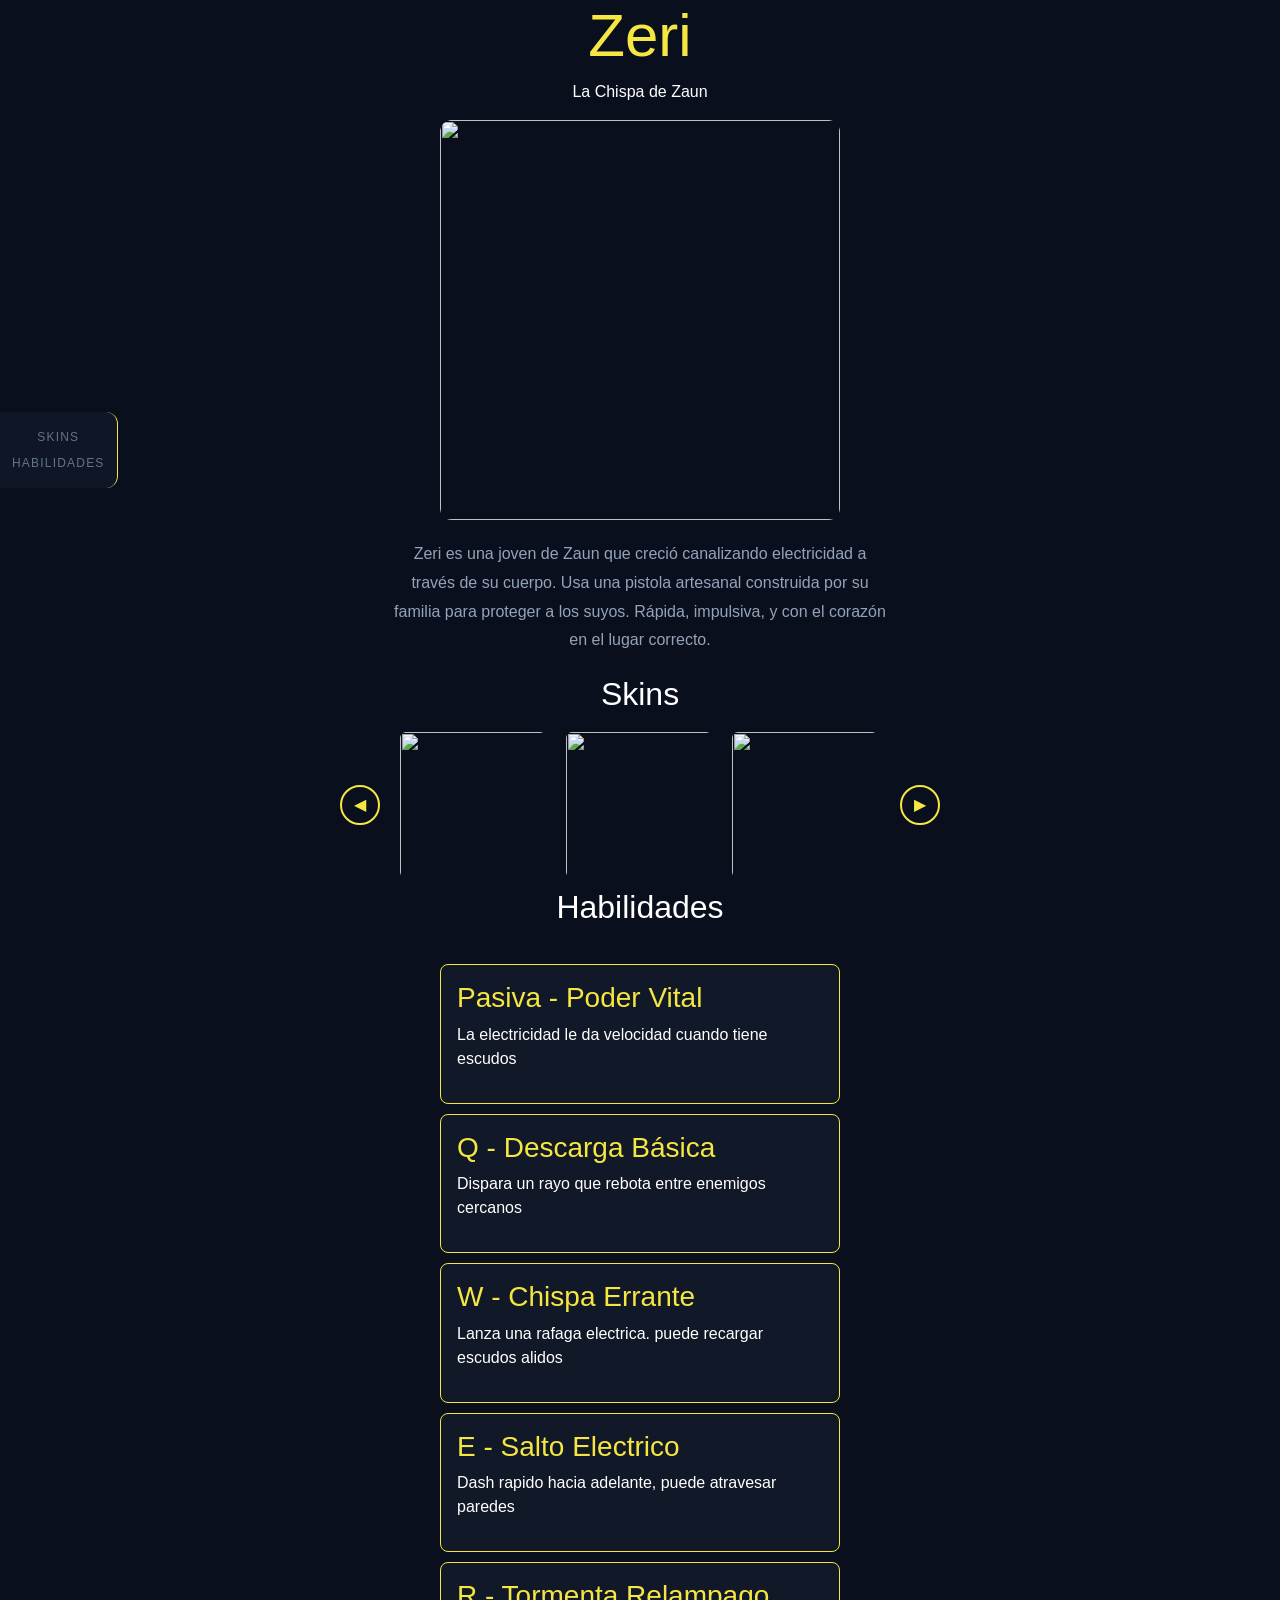
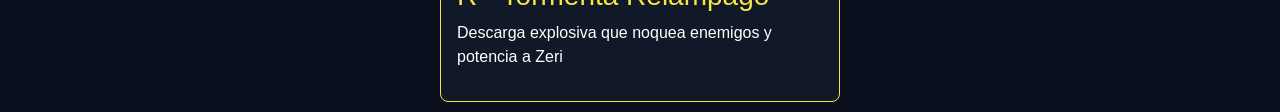
==== zeri.html @ 9192ce0c "Add files via upload" ====
<html>
<head>
    <title>Zeri</title>
    <link id="favicon" rel="icon" href="https://wiki.leagueoflegends.com/en-us/images/thumb/Zeri_OriginalCircle.png/48px-Zeri_OriginalCircle.png?8ae8b">
    <link href="https://cdn.jsdelivr.net/npm/bootstrap@5.3.0/dist/css/bootstrap.min.css" rel="stylesheet">
    <script src="https://cdn.jsdelivr.net/npm/bootstrap@5.3.0/dist/js/bootstrap.bundle.min.js"></script>
    <style>
        :root{
            --color-principal: #f5e642;
        }
        body{
            background-color: #0a0f1e;
            color: white;
            font-family: Arial, sans-serif;
            text-align: center;
        }
        .navbar-lateral{
            position: fixed;
            left: 0;
            top: 50%;
            transform: translateY(-50%);
            display: flex;
            flex-direction: column;
            gap: 8px;
            padding: 16px 12px;
            background-color: rgba(17,24,39,0.8);
            border-radius: 0 12px 12px 0;
            border-right: 1px solid var(--color-principal);
        }
        .navbar-lateral a{
            color: #64748b;
            text-decoration: none;
            font-size: 12px;
            letter-spacing: 0.1em;
            text-transform: uppercase;
            transition: color 0.3s;
        }
        .navbar-lateral a:hover{
            color: var(--color-principal);
        }
        h1{
            color: var(--color-principal);
            font-size: 60px;
        }
        img{
            border-radius: 12px;
        }
        ul{
            list-style: none;
            padding: 0;
        }
        li{
            margin: 8px 0;
            font-size: 18px;
        }
        .habilidades{
            display: inline-block;
            text-align: left;
            margin-top: 20px;
        }
        .tarjeta{
            background-color: #111827;
            border: 1px solid var(--color-principal);
            border-radius: 8px;
            padding: 16px;
            margin: 10px 0;
            width: 400px;
            position: relative;
        }
        .tooltip-video{
            display: none;
            position: absolute;
            top: 0;
            left: 110%;
            width: 280px;
            background: #111827;
            border: 1px solid var(--color-principal);
            border-radius: 8px;
            overflow: hidden;
            z-index: 10;
            opacity: 0;
            transition: opacity 0.3s;
        }
        .tooltip-video video{
            width: 100%;
        }
        .tarjeta:hover .tooltip-video{
            display: block;
            opacity: 1;
        }
        .tarjeta h3{
            color: var(--color-principal);
            margin: 0 0 8px 0;
        }
        .descripcion{
            max-width: 500px;
            margin: 20px auto;
            line-height: 1.8;
            color: #94a3b8;
        }
        .contenedor-skins {
            display: flex;
            align-items: center;
            justify-content: center;
            gap: 10px;
        }
        .contenedor-skins button{
            background: transparent;
            border: 2px solid var(--color-principal);
            color: var(--color-principal);
            width: 40px;
            height: 40px;
            border-radius: 50%;
            font-size: 16px;
            cursor: pointer;
            transition: all 0.3s;
        }
        .contenedor-skins button:hover{
            background: var(--color-principal);
            color: #0a0f1e;
        }
        .skins {
            display: flex;
            overflow: hidden;
            width: 500px;
        }
        .skin{
            border-radius: 8px;
            margin: 8px;
            cursor: pointer;
            border: 2px solid transparent;
            transition: border 0.3s;
        }
        .skin:hover{
            border: 2px solid var(--color-principal);
        }
        body.base {
            background-color: #0a0f1e;
            --color-principal: #f5e642;
        }
        body.witheredrose {
            background-color: #1a0812;
            --color-principal: #f542a7;
        }
        body.oceansong {
            background-color: #051520;
            --color-principal: #42c8f5;
        }
        body.immortaljourney {
            background-color: #1a0e00;
            --color-principal: #f5c842;
        }
        body.frightnight {
            background-color: #050f05;
            --color-principal: #42f55a;
        }
        body.prestige {
            background-color: #0d0520;
            --color-principal: #c842f5;
        }
        body.winterwonder {
            background-color: #05101a;
            --color-principal: #e8f0ff;
        }
    </style>
</head>
<body>
    <nav class="navbar-lateral">
        <a href="#skins">Skins</a>
        <a href="#habilidades">Habilidades</a>
    </nav>
    <h1>Zeri</h1>
    <p>La Chispa de Zaun</p>
    <img id="imagen-principal"src="https://ddragon.leagueoflegends.com/cdn/img/champion/splash/Zeri_0.jpg" width="400">
    <p class="descripcion">
        Zeri es una joven de Zaun que creció canalizando electricidad a través de su cuerpo.
        Usa una pistola artesanal construida por su familia para proteger a los suyos.
        Rápida, impulsiva, y con el corazón en el lugar correcto.
    </p>
    

    <h2 id="skins">Skins</h2>
    <div class="contenedor-skins">
        <button onclick="moverSkins(-1)">◀</button>
         <div class="skins" id="contenedor-imagenes">
            <img src="https://ddragon.leagueoflegends.com/cdn/img/champion/splash/Zeri_0.jpg" width="150" class="skin" onclick="cambiarColor('base')">
            <img src="https://ddragon.leagueoflegends.com/cdn/img/champion/splash/Zeri_1.jpg" width="150" class="skin" onclick="cambiarColor('witheredrose')">
            <img src="https://wiki.leagueoflegends.com/en-us/images/Zeri_OceanSongSkin.jpg?7853b" width="150" class="skin" onclick="cambiarColor('oceansong')">
            <img src="https://wiki.leagueoflegends.com/en-us/images/Zeri_ImmortalJourneySkin.jpg?92a3f" width="150" class="skin" onclick="cambiarColor('immortaljourney')">
            <img src="https://wiki.leagueoflegends.com/en-us/images/Zeri_FrightNightSkin.jpg?e8d99" width="150" class="skin" onclick="cambiarColor('frightnight')">
            <img src="https://wiki.leagueoflegends.com/en-us/images/Zeri_PrestigeFrightNightSkin.jpg?4c6cb" width="150" class="skin" onclick="cambiarColor('prestige')">
            <img src="https://wiki.leagueoflegends.com/en-us/images/Zeri_WinterWonderSkin.jpg?4d8b3" width="150" class="skin" onclick="cambiarColor('winterwonder')">
        </div>
        <button onclick="moverSkins(1)">▶</button>
    </div>
    
    <h2 id="habilidades">Habilidades</h2>
    <div class="habilidades">
        <div class="tarjeta" data-video="https://cmsassets.rgpub.io/sanity/files/dsfx7636/news_live/94ba5728f3682831b2a1fbcb9f57301354c0622d.mp4?accountingTag=LoL">
            <h3>Pasiva - Poder Vital</h3>
            <p>La electricidad le da velocidad cuando tiene escudos</p>
            <div class="tooltip-video" data-src="https://cmsassets.rgpub.io/sanity/files/dsfx7636/news_live/94ba5728f3682831b2a1fbcb9f57301354c0622d.mp4?accountingTag=LoL">
            </div>
        </div>

        <div class="tarjeta" data-video="https://cmsassets.rgpub.io/sanity/files/dsfx7636/news_live/706f1f68e833f78d31d1d52496b6c6a61cc78809.mp4?accountingTag=LoL">
            <h3>Q - Descarga Básica</h3>
            <p>Dispara un rayo que rebota entre enemigos cercanos</p>
            <div class="tooltip-video" data-src="https://cmsassets.rgpub.io/sanity/files/dsfx7636/news_live/706f1f68e833f78d31d1d52496b6c6a61cc78809.mp4?accountingTag=LoL">
            </div>
        </div>

        <div class="tarjeta" data-video="https://cmsassets.rgpub.io/sanity/files/dsfx7636/news_live/ed2e023cbd33c89389e704988f9009e7cbaa7bc0.mp4?accountingTag=LoL">
            <h3>W - Chispa Errante</h3>
            <p>Lanza una rafaga electrica. puede recargar escudos alidos</p>
            <div class="tooltip-video" data-src="https://cmsassets.rgpub.io/sanity/files/dsfx7636/news_live/ed2e023cbd33c89389e704988f9009e7cbaa7bc0.mp4?accountingTag=LoL">
            </div>
        </div>

        <div class="tarjeta" data-video="https://cmsassets.rgpub.io/sanity/files/dsfx7636/news_live/dea1f418527e51a1d2a854319afbda7fea1d2c40.mp4?accountingTag=LoL">
            <h3>E - Salto Electrico</h3>
            <p>Dash rapido hacia adelante, puede atravesar paredes</p>
            <div class="tooltip-video" data-src="https://cmsassets.rgpub.io/sanity/files/dsfx7636/news_live/dea1f418527e51a1d2a854319afbda7fea1d2c40.mp4?accountingTag=LoL">
            </div>
        </div>

        <div class="tarjeta" data-video="https://cmsassets.rgpub.io/sanity/files/dsfx7636/news_live/5c7cda8871095362c07c6d7b33d2ac759ab79293.mp4?accountingTag=LoL">
            <h3>R - Tormenta Relampago</h3>
            <p>Descarga explosiva que noquea enemigos y potencia a Zeri</p>
            <div class="tooltip-video" data-src="https://cmsassets.rgpub.io/sanity/files/dsfx7636/news_live/5c7cda8871095362c07c6d7b33d2ac759ab79293.mp4?accountingTag=LoL">
            </div>
        </div>
    </div>

    <script>
        function cambiarColor(skin) {
            document.body.className = skin;

            if (skin === 'base') {
                document.getElementById('imagen-principal').src = 'https://ddragon.leagueoflegends.com/cdn/img/champion/splash/Zeri_0.jpg';
                document.getElementById('favicon').href = 'https://wiki.leagueoflegends.com/en-us/images/thumb/Zeri_OriginalCircle.png/48px-Zeri_OriginalCircle.png?8ae8b';
            } else if (skin === 'witheredrose') {
                document.getElementById('imagen-principal').src = 'https://ddragon.leagueoflegends.com/cdn/img/champion/splash/Zeri_1.jpg';
                document.getElementById('favicon').href = 'https://wiki.leagueoflegends.com/en-us/images/thumb/Zeri_WitheredRoseCircle.png/48px-Zeri_WitheredRoseCircle.png?db3e4';
            } else if (skin === 'oceansong') {
                document.getElementById('imagen-principal').src = 'https://wiki.leagueoflegends.com/en-us/images/Zeri_OceanSongSkin.jpg?7853b';
            } else if (skin === 'immortaljourney') {
                document.getElementById('imagen-principal').src = 'https://wiki.leagueoflegends.com/en-us/images/Zeri_ImmortalJourneySkin.jpg?92a3f';
            } else if (skin === 'frightnight') {
                document.getElementById('imagen-principal').src = 'https://wiki.leagueoflegends.com/en-us/images/Zeri_FrightNightSkin.jpg?e8d99';
            } else if (skin === 'prestige') {
                document.getElementById('imagen-principal').src = 'https://wiki.leagueoflegends.com/en-us/images/Zeri_PrestigeFrightNightSkin.jpg?4c6cb';
                document.getElementById('favicon').href = 'https://wiki.leagueoflegends.com/en-us/images/thumb/Zeri_PrestigeFrightNightCircle.png/48px-Zeri_PrestigeFrightNightCircle.png?80e42';
            } else if (skin === 'winterwonder') {
                document.getElementById('imagen-principal').src = 'https://wiki.leagueoflegends.com/en-us/images/Zeri_WinterWonderSkin.jpg?4d8b3';
            }
        }

        function moverSkins(direccion) {
            const contenedor = document.getElementById('contenedor-imagenes');
            const imagen = contenedor.querySelector('img');
            const ancho = imagen.getBoundingClientRect().width + 16;
            contenedor.scrollLeft += direccion * ancho;
        }

        document.querySelectorAll('.tarjeta').forEach(function(tarjeta) {
            tarjeta.addEventListener('mouseenter', function() {
                const tooltip = tarjeta.querySelector('.tooltip-video');
                if (tooltip && !tooltip.querySelector('video')) {
                    const src = tooltip.getAttribute('data-src');
                    const video = document.createElement('video');
                    video.autoplay = true;
                    video.loop = true;
                    video.muted = true;
                    video.style.width = '100%';
                    const source = document.createElement('source');
                    source.src = src;
                    video.appendChild(source);
                    tooltip.appendChild(video);
                } else if (tooltip && tooltip.querySelector('video')) {
                    tooltip.querySelector('video').currentTime = 0;
                }
            });
        });
</script>
</body>
</html>
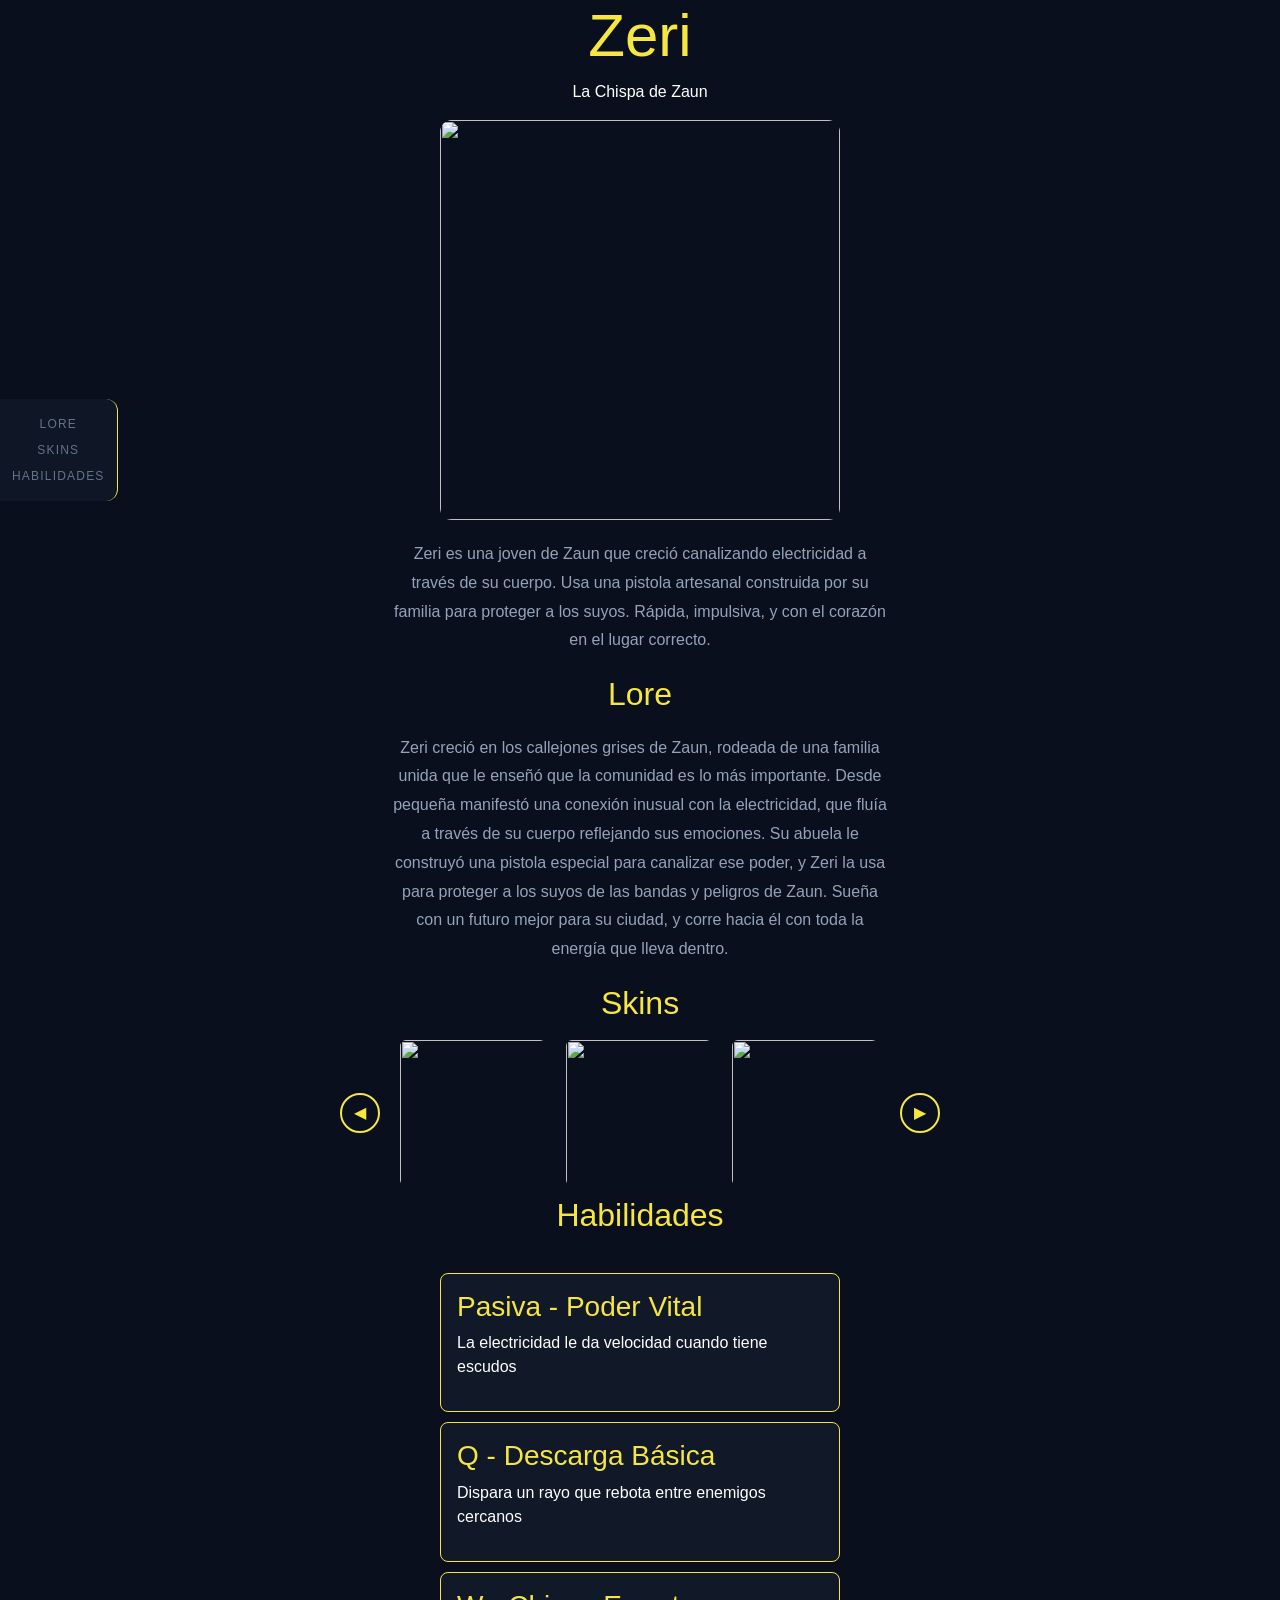
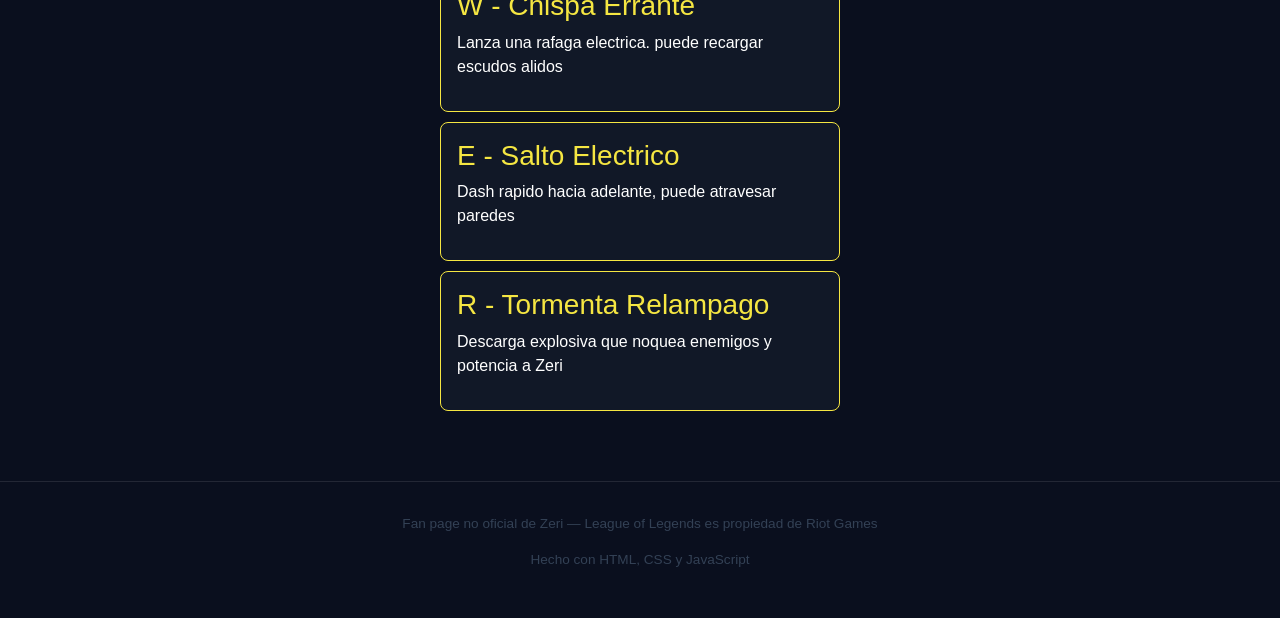
==== commit c9ff97a0: "Add files via upload" ====
--- a/zeri.html
+++ b/zeri.html
@@ -41,6 +41,9 @@
         h1{
             color: var(--color-principal);
             font-size: 60px;
+        }
+        h2{
+            color: var(--color-principal);
         }
         img{
             border-radius: 12px;
@@ -162,10 +165,18 @@
             background-color: #05101a;
             --color-principal: #e8f0ff;
         }
+        footer{
+            margin-top: 60px;
+            padding: 32px 0;
+            border-top: 1px solid rgba(255,255,255,0.1);
+            color: #334155;
+            font-size: 0.85rem;
+        }
     </style>
 </head>
 <body>
     <nav class="navbar-lateral">
+        <a href="#lore">Lore</a>
         <a href="#skins">Skins</a>
         <a href="#habilidades">Habilidades</a>
     </nav>
@@ -178,6 +189,15 @@
         Rápida, impulsiva, y con el corazón en el lugar correcto.
     </p>
     
+    <h2 id="lore">Lore</h2>
+    <p class="descripcion">
+        Zeri creció en los callejones grises de Zaun, rodeada de una familia unida que le enseñó 
+    que la comunidad es lo más importante. Desde pequeña manifestó una conexión inusual con 
+    la electricidad, que fluía a través de su cuerpo reflejando sus emociones. Su abuela le 
+    construyó una pistola especial para canalizar ese poder, y Zeri la usa para proteger 
+    a los suyos de las bandas y peligros de Zaun. Sueña con un futuro mejor para su ciudad, 
+    y corre hacia él con toda la energía que lleva dentro.
+    </p>
 
     <h2 id="skins">Skins</h2>
     <div class="contenedor-skins">
@@ -283,5 +303,11 @@
             });
         });
 </script>
+
+<footer>
+    <p>Fan page no oficial de Zeri — League of Legends es propiedad de Riot Games</p>
+    <p>Hecho con HTML, CSS y JavaScript</p>
+</footer>
+
 </body>
 </html>
